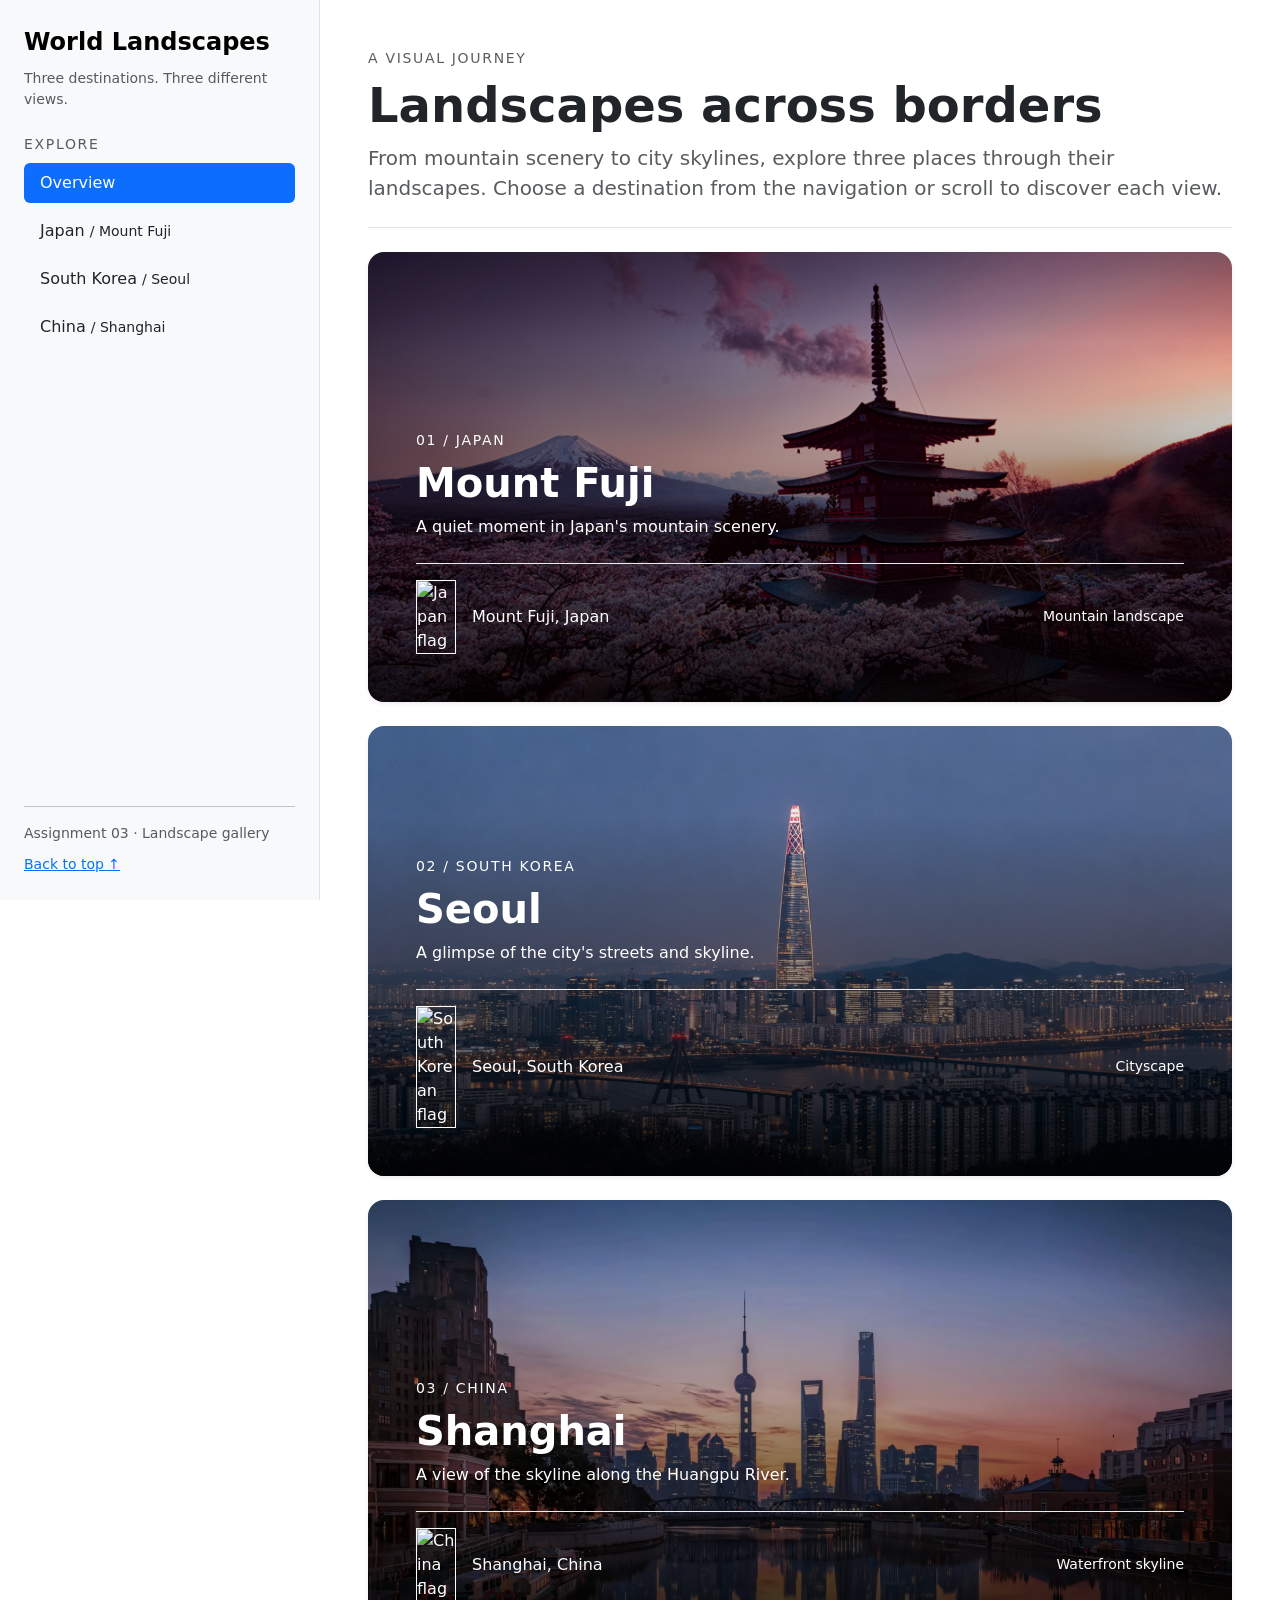
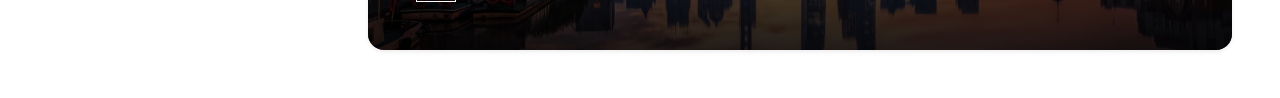
==== index.html @ 403b4a01 "rename" ====
<!DOCTYPE html>
<html lang="en">

<head>
    <meta charset="UTF-8">
    <meta name="viewport" content="width=device-width, initial-scale=1.0">
    <meta name="description" content="Explore landscapes from Mount Fuji, Seoul, and Shanghai.">
    <title>World Landscapes</title>
    <link href="https://cdn.jsdelivr.net/npm/bootstrap@5.3.8/dist/css/bootstrap.min.css" rel="stylesheet">
    <link href="style.css" rel="stylesheet">
</head>

<body data-bs-spy="scroll" data-bs-target="#destination-nav" data-bs-root-margin="0px 0px -40%">
    <a class="visually-hidden-focusable skip-link" href="#main-content">Skip to content</a>

    <div class="container-fluid">
        <div class="row min-vh-100">

            <!-- Sidebar: each link points to a section in the main content. -->
            <aside class="col-12 col-md-3 d-flex flex-column p-4 bg-body-tertiary sidebar">
                <a href="#overview" class="fs-4 fw-semibold link-body-emphasis text-decoration-none">
                    World Landscapes
                </a>
                <p class="text-body-secondary small mt-2 mb-4">Three destinations. Three different views.</p>

                <nav id="destination-nav" aria-label="Destinations">
                    <p class="nav-label text-body-secondary small mb-2">EXPLORE</p>
                    <ul class="nav nav-pills flex-column gap-2">
                        <li class="nav-item">
                            <a href="#overview" class="nav-link">Overview</a>
                        </li>
                        <li class="nav-item">
                            <a href="#japan" class="nav-link">Japan <span class="small">/ Mount Fuji</span></a>
                        </li>
                        <li class="nav-item">
                            <a href="#korea" class="nav-link">South Korea <span class="small">/ Seoul</span></a>
                        </li>
                        <li class="nav-item">
                            <a href="#china" class="nav-link">China <span class="small">/ Shanghai</span></a>
                        </li>
                    </ul>
                </nav>

                <div class="mt-auto pt-4">
                    <hr>
                    <p class="small text-body-secondary mb-2">Assignment 03 · Landscape gallery</p>
                    <a href="#overview" class="small">Back to top ↑</a>
                </div>
            </aside>

            <!-- Main content: keep all three cards in a single column. -->
            <main id="main-content" class="col-12 col-md-9 p-3 p-lg-5" tabindex="-1">
                <header id="overview" class="pb-4 mb-4 border-bottom">
                    <p class="text-body-secondary small nav-label mb-2">A VISUAL JOURNEY</p>
                    <h1 class="display-5 fw-semibold">Landscapes across borders</h1>
                    <p class="lead text-body-secondary mb-0">
                        From mountain scenery to city skylines, explore three places through their landscapes.
                        Choose a destination from the navigation or scroll to discover each view.
                    </p>
                </header>

                <section id="japan" class="card card-cover card-japan text-white border-0 rounded-4 shadow-sm justify-content-end p-4 p-lg-5"
                    aria-labelledby="japan-title">
                    <p class="small nav-label mb-2">01 / JAPAN</p>
                    <h2 id="japan-title" class="display-6 fw-semibold">Mount Fuji</h2>
                    <p class="card-description mb-4">A quiet moment in Japan's mountain scenery.</p>
                    <div class="d-flex align-items-center flex-wrap gap-3 pt-3 border-top border-light-subtle">
                        <img src="https://www.countryflags.com/wp-content/uploads/japan-flag-png-large.png"
                            alt="Japan flag" class="country-flag border border-white" width="40" loading="lazy">
                        <span>Mount Fuji, Japan</span>
                        <span class="small ms-sm-auto">Mountain landscape</span>
                    </div>
                </section>

                <section id="korea" class="card card-cover card-korea text-white border-0 rounded-4 shadow-sm justify-content-end p-4 p-lg-5"
                    aria-labelledby="korea-title">
                    <p class="small nav-label mb-2">02 / SOUTH KOREA</p>
                    <h2 id="korea-title" class="display-6 fw-semibold">Seoul</h2>
                    <p class="card-description mb-4">A glimpse of the city's streets and skyline.</p>
                    <div class="d-flex align-items-center flex-wrap gap-3 pt-3 border-top border-light-subtle">
                        <img src="https://www.countryflags.com/wp-content/uploads/south-korea-flag-png-large.png"
                            alt="South Korean flag" class="country-flag border border-white" width="40" loading="lazy">
                        <span>Seoul, South Korea</span>
                        <span class="small ms-sm-auto">Cityscape</span>
                    </div>
                </section>

                <section id="china" class="card card-cover card-china text-white border-0 rounded-4 shadow-sm justify-content-end p-4 p-lg-5"
                    aria-labelledby="china-title">
                    <p class="small nav-label mb-2">03 / CHINA</p>
                    <h2 id="china-title" class="display-6 fw-semibold">Shanghai</h2>
                    <p class="card-description mb-4">A view of the skyline along the Huangpu River.</p>
                    <div class="d-flex align-items-center flex-wrap gap-3 pt-3 border-top border-light-subtle">
                        <img src="https://www.countryflags.com/wp-content/uploads/china-flag-png-large.png"
                            alt="China flag" class="country-flag border border-white" width="40" loading="lazy">
                        <span>Shanghai, China</span>
                        <span class="small ms-sm-auto">Waterfront skyline</span>
                    </div>
                </section>
            </main>
        </div>
    </div>

    <!-- Scrollspy uses the body attributes and navigation links above. -->
    <script src="https://cdn.jsdelivr.net/npm/bootstrap@5.3.8/dist/js/bootstrap.bundle.min.js"></script>
</body>

</html>
---- style.css ----
/* Page and navigation */
body {
    position: relative;
}

.sidebar {
    border-bottom: 1px solid var(--bs-border-color);
}

.sidebar .nav-link {
    color: var(--bs-body-color);
}

.sidebar .nav-link:hover:not(.active) {
    background-color: var(--bs-secondary-bg);
}

.sidebar .nav-link.active {
    color: #fff;
}

.nav-label {
    letter-spacing: 0.12em;
}

.skip-link {
    position: absolute;
    top: 0;
    left: 0;
    z-index: 1100;
    padding: 0.75rem 1rem;
    background: #fff;
    color: #212529;
}

/* Desktop sidebar stays visible while the page scrolls. */
@media (min-width: 768px) {
    .sidebar {
        position: sticky;
        top: 0;
        height: 100vh;
        align-self: flex-start;
        overflow-y: auto;
        border-bottom: 0;
        border-right: 1px solid var(--bs-border-color);
    }
}

/* Destination cards: preserve image proportions and add a readable overlay. */
.card-cover {
    position: relative;
    isolation: isolate;
    overflow: hidden;
    min-height: 450px;
    background-color: #243442;
    background-size: cover;
    background-position: center;
    background-repeat: no-repeat;
    scroll-margin-top: 1.5rem;
}

.card-cover::before {
    content: "";
    position: absolute;
    inset: 0;
    background: linear-gradient(to bottom, rgb(0 0 0 / 5%) 20%, rgb(0 0 0 / 85%) 100%);
    pointer-events: none;
}

.card-cover > * {
    position: relative;
    z-index: 1;
}

.card-cover + .card-cover {
    margin-top: 1.5rem;
}

.card-description {
    max-width: 38rem;
}

.card-japan {
    background-image: url("japan.jpg");
}

.card-korea {
    background-image: url("soul.jpg");
}

.card-china {
    background-image: url("shanghai.jpg");
}

.country-flag {
    display: block;
    width: 40px;
    height: auto;
    flex-shrink: 0;
}

#overview {
    scroll-margin-top: 1.5rem;
}

/* Respect the visitor's motion preference. */
@media (prefers-reduced-motion: no-preference) {
    html {
        scroll-behavior: smooth;
    }
}

@media (prefers-reduced-motion: reduce) {
    html {
        scroll-behavior: auto;
    }
}
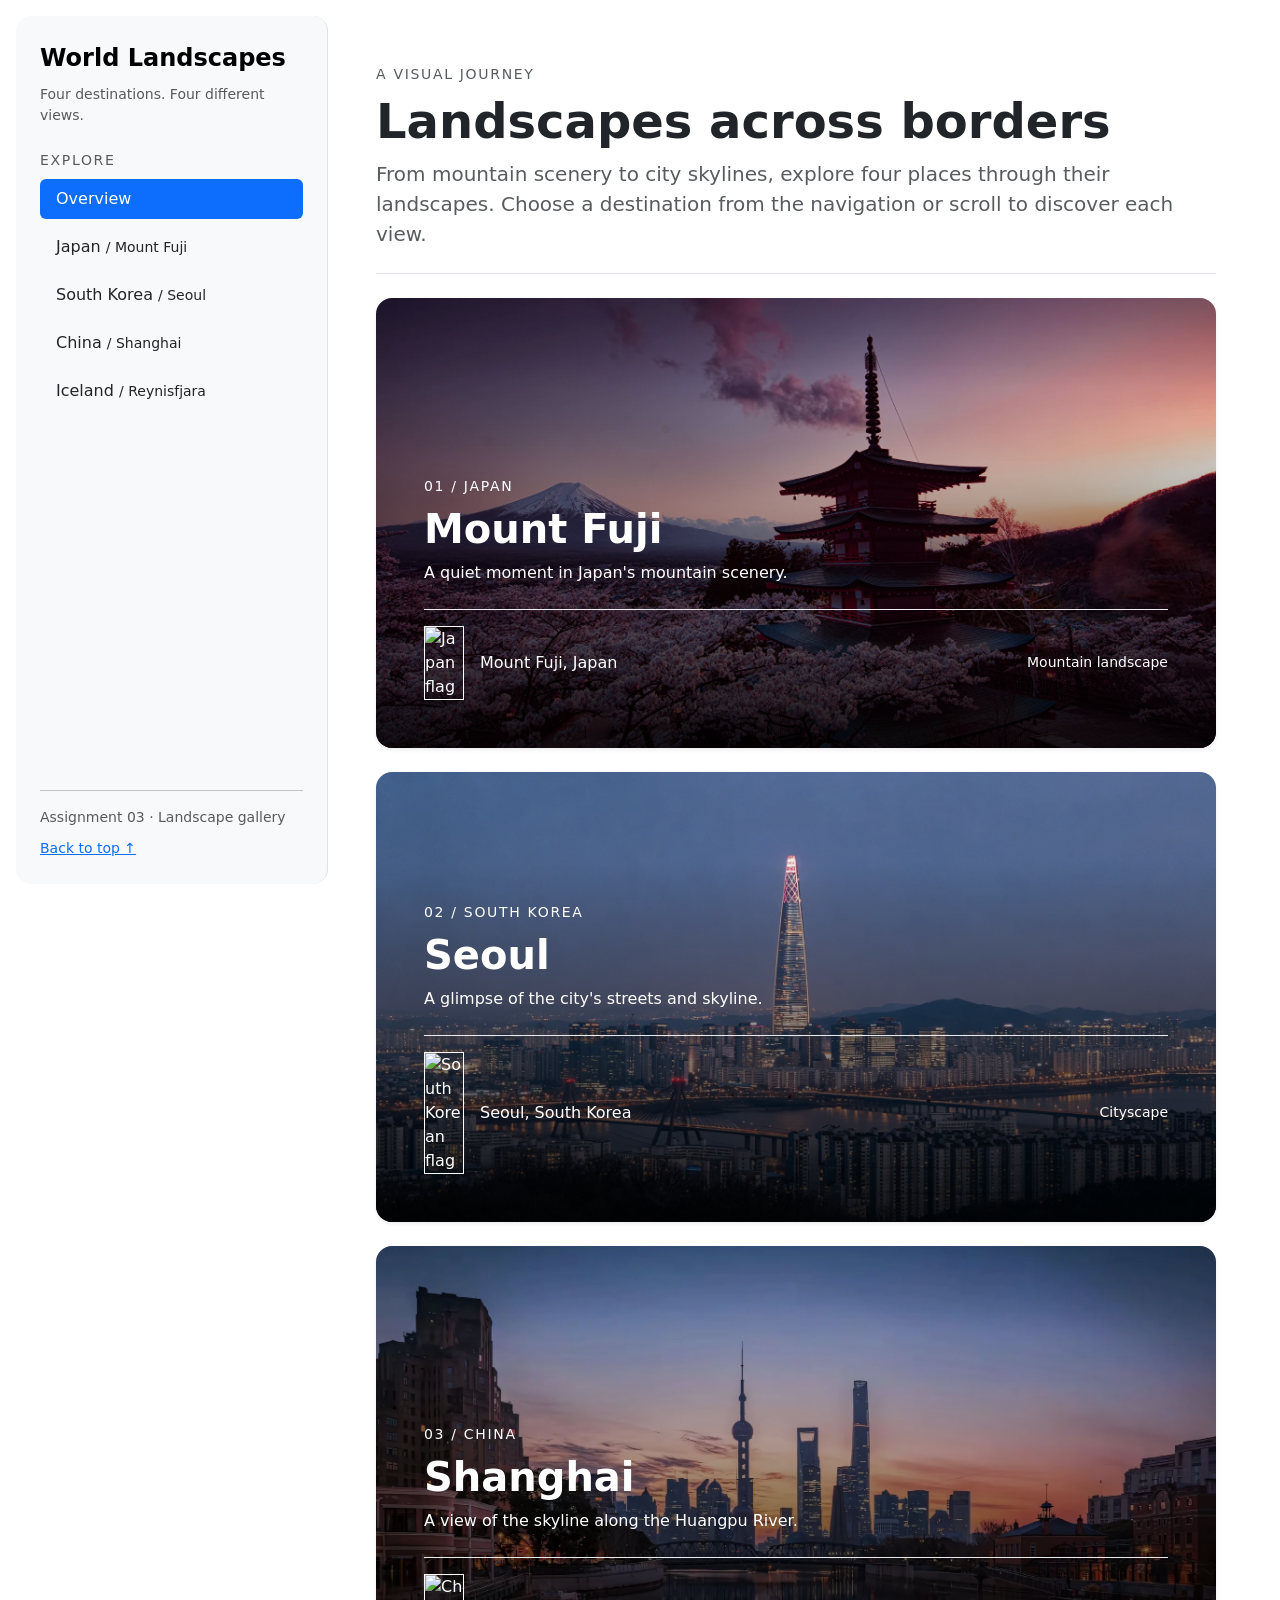
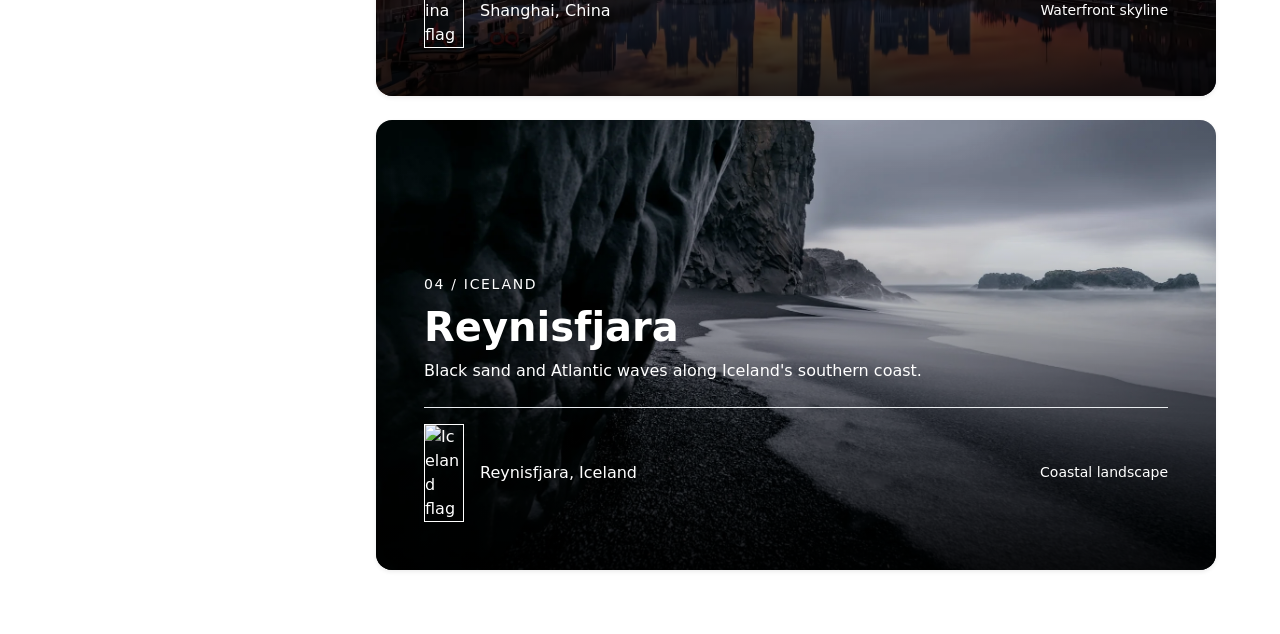
==== commit 7a2beb4a: "change pics form" ====
--- a/index.html
+++ b/index.html
@@ -4,7 +4,7 @@
 <head>
     <meta charset="UTF-8">
     <meta name="viewport" content="width=device-width, initial-scale=1.0">
-    <meta name="description" content="Explore landscapes from Mount Fuji, Seoul, and Shanghai.">
+    <meta name="description" content="Explore landscapes from Mount Fuji, Seoul, Shanghai, and Reynisfjara.">
     <title>World Landscapes</title>
     <link href="https://cdn.jsdelivr.net/npm/bootstrap@5.3.8/dist/css/bootstrap.min.css" rel="stylesheet">
     <link href="style.css" rel="stylesheet">
@@ -13,30 +13,32 @@
 <body data-bs-spy="scroll" data-bs-target="#destination-nav" data-bs-root-margin="0px 0px -40%">
     <a class="visually-hidden-focusable skip-link" href="#main-content">Skip to content</a>
 
-    <div class="container-fluid">
-        <div class="row min-vh-100">
+    <div class="container-fluid p-3">
+        <div class="row g-0">
 
-            <!-- Sidebar: each link points to a section in the main content. -->
             <aside class="col-12 col-md-3 d-flex flex-column p-4 bg-body-tertiary sidebar">
                 <a href="#overview" class="fs-4 fw-semibold link-body-emphasis text-decoration-none">
                     World Landscapes
                 </a>
-                <p class="text-body-secondary small mt-2 mb-4">Three destinations. Three different views.</p>
+                <p class="text-body-secondary small mt-2 mb-4">Four destinations. Four different views.</p>
 
                 <nav id="destination-nav" aria-label="Destinations">
                     <p class="nav-label text-body-secondary small mb-2">EXPLORE</p>
-                    <ul class="nav nav-pills flex-column gap-2">
+                    <ul class="nav nav-pills flex-row flex-md-column gap-2">
                         <li class="nav-item">
                             <a href="#overview" class="nav-link">Overview</a>
                         </li>
                         <li class="nav-item">
-                            <a href="#japan" class="nav-link">Japan <span class="small">/ Mount Fuji</span></a>
+                            <a href="#japan" class="nav-link">Japan <span class="small d-none d-md-inline">/ Mount Fuji</span></a>
                         </li>
                         <li class="nav-item">
-                            <a href="#korea" class="nav-link">South Korea <span class="small">/ Seoul</span></a>
+                            <a href="#korea" class="nav-link">South Korea <span class="small d-none d-md-inline">/ Seoul</span></a>
                         </li>
                         <li class="nav-item">
-                            <a href="#china" class="nav-link">China <span class="small">/ Shanghai</span></a>
+                            <a href="#china" class="nav-link">China <span class="small d-none d-md-inline">/ Shanghai</span></a>
+                        </li>
+                        <li class="nav-item">
+                            <a href="#iceland" class="nav-link">Iceland <span class="small d-none d-md-inline">/ Reynisfjara</span></a>
                         </li>
                     </ul>
                 </nav>
@@ -48,13 +50,12 @@
                 </div>
             </aside>
 
-            <!-- Main content: keep all three cards in a single column. -->
             <main id="main-content" class="col-12 col-md-9 p-3 p-lg-5" tabindex="-1">
                 <header id="overview" class="pb-4 mb-4 border-bottom">
                     <p class="text-body-secondary small nav-label mb-2">A VISUAL JOURNEY</p>
                     <h1 class="display-5 fw-semibold">Landscapes across borders</h1>
                     <p class="lead text-body-secondary mb-0">
-                        From mountain scenery to city skylines, explore three places through their landscapes.
+                        From mountain scenery to city skylines, explore four places through their landscapes.
                         Choose a destination from the navigation or scroll to discover each view.
                     </p>
                 </header>
@@ -97,11 +98,23 @@
                         <span class="small ms-sm-auto">Waterfront skyline</span>
                     </div>
                 </section>
+
+                <section id="iceland" class="card card-cover card-iceland text-white border-0 rounded-4 shadow-sm justify-content-end p-4 p-lg-5"
+                    aria-labelledby="iceland-title">
+                    <p class="small nav-label mb-2">04 / ICELAND</p>
+                    <h2 id="iceland-title" class="display-6 fw-semibold">Reynisfjara</h2>
+                    <p class="card-description mb-4">Black sand and Atlantic waves along Iceland's southern coast.</p>
+                    <div class="d-flex align-items-center flex-wrap gap-3 pt-3 border-top border-light-subtle">
+                        <img src="https://www.countryflags.com/wp-content/uploads/iceland-flag-png-large.png" alt="Iceland flag"
+                            class="country-flag border border-white" width="40" loading="lazy">
+                        <span>Reynisfjara, Iceland</span>
+                        <span class="small ms-sm-auto">Coastal landscape</span>
+                    </div>
+                </section>
             </main>
         </div>
     </div>
 
-    <!-- Scrollspy uses the body attributes and navigation links above. -->
     <script src="https://cdn.jsdelivr.net/npm/bootstrap@5.3.8/dist/js/bootstrap.bundle.min.js"></script>
 </body>
 
--- a/style.css
+++ b/style.css
@@ -1,10 +1,10 @@
-/* Page and navigation */
 body {
     position: relative;
 }
 
 .sidebar {
     border-bottom: 1px solid var(--bs-border-color);
+    border-radius: 15px;
 }
 
 .sidebar .nav-link {
@@ -37,8 +37,8 @@
 @media (min-width: 768px) {
     .sidebar {
         position: sticky;
-        top: 0;
-        height: 100vh;
+        top: 1rem;
+        height: calc(100vh - 2rem);
         align-self: flex-start;
         overflow-y: auto;
         border-bottom: 0;
@@ -81,15 +81,19 @@
 }
 
 .card-japan {
-    background-image: url("japan.jpg");
+    background-image: url("japan.webp");
 }
 
 .card-korea {
-    background-image: url("soul.jpg");
+    background-image: url("soul.webp");
 }
 
 .card-china {
-    background-image: url("shanghai.jpg");
+    background-image: url("shanghai.webp");
+}
+
+.card-iceland {
+    background-image: url("reynisfjara.webp");
 }
 
 .country-flag {
@@ -103,7 +107,6 @@
     scroll-margin-top: 1.5rem;
 }
 
-/* Respect the visitor's motion preference. */
 @media (prefers-reduced-motion: no-preference) {
     html {
         scroll-behavior: smooth;
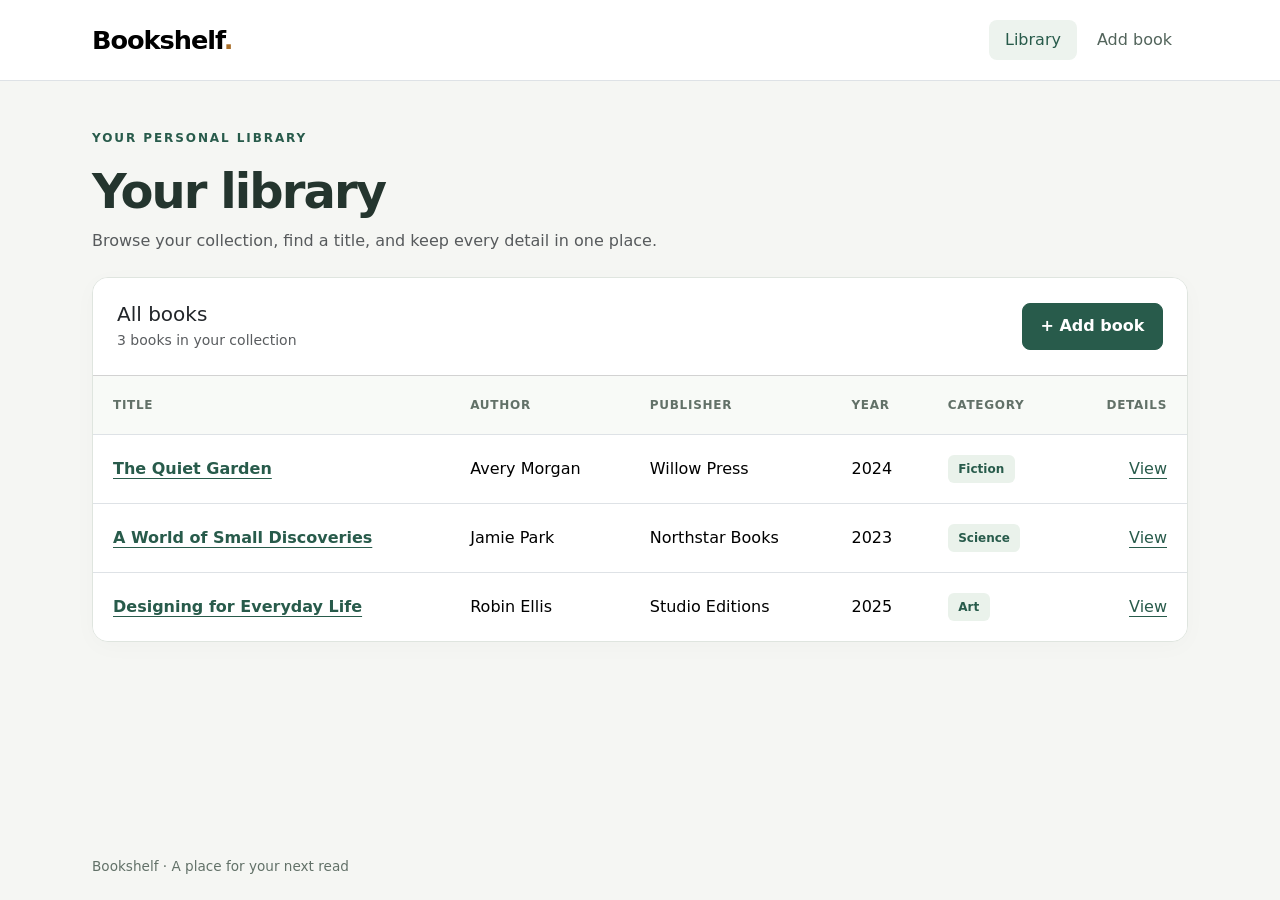
==== commit 6c6b3f74: "CRUD" ====
--- a/index.html
+++ b/index.html
@@ -1,121 +1,64 @@
 <!DOCTYPE html>
 <html lang="en">
-
 <head>
     <meta charset="UTF-8">
     <meta name="viewport" content="width=device-width, initial-scale=1.0">
-    <meta name="description" content="Explore landscapes from Mount Fuji, Seoul, Shanghai, and Reynisfjara.">
-    <title>World Landscapes</title>
+    <title>Your library | Bookshelf</title>
     <link href="https://cdn.jsdelivr.net/npm/bootstrap@5.3.8/dist/css/bootstrap.min.css" rel="stylesheet">
-    <link href="style.css" rel="stylesheet">
+
+    <link href="./my.css" rel="stylesheet">
+    <script src="./app.js" defer></script>
 </head>
+<body data-page="index">
+    <a class="visually-hidden-focusable skip-link" href="#main-content">Skip to content</a>
+    <nav class="navbar bg-white border-bottom" aria-label="Main navigation">
+        <div class="container page-width d-flex flex-wrap gap-2">
+            <a class="navbar-brand fw-bold" href="./index.html">Bookshelf<span class="brand-dot">.</span></a>
+            <div class="nav gap-1">
+                <a class="nav-link active" href="./index.html" aria-current="page">Library</a>
+                <a class="nav-link " href="./add.html" >Add book</a>
+            </div>
+        </div>
+    </nav>
+    <main id="main-content" class="container page-width py-4 py-md-5" tabindex="-1">
+        <header class="page-header mb-4">
+            <p class="eyebrow">YOUR PERSONAL LIBRARY</p>
+            <h1>Your library</h1>
+            <p class="text-body-secondary mb-0">Browse your collection, find a title, and keep every detail in one place.</p>
+        </header>
+        <div id="page-error" class="alert alert-danger" role="alert" hidden></div>
+        <noscript><p class="alert alert-warning">Please enable JavaScript to use this library.</p></noscript>
+        <section class="card" aria-labelledby="collection-heading">
+            <header class="card-header bg-white d-flex flex-wrap justify-content-between align-items-center gap-3 p-4">
+                <div>
+                    <h2 id="collection-heading" class="h5 mb-1">All books</h2>
+                    <p id="book-count" class="small text-body-secondary mb-0" aria-live="polite"></p>
+                </div>
+                <a href="./add.html" class="btn btn-primary">+ Add book</a>
+            </header>
 
-<body data-bs-spy="scroll" data-bs-target="#destination-nav" data-bs-root-margin="0px 0px -40%">
-    <a class="visually-hidden-focusable skip-link" href="#main-content">Skip to content</a>
-
-    <div class="container-fluid p-3">
-        <div class="row g-0">
-
-            <aside class="col-12 col-md-3 d-flex flex-column p-4 bg-body-tertiary sidebar">
-                <a href="#overview" class="fs-4 fw-semibold link-body-emphasis text-decoration-none">
-                    World Landscapes
-                </a>
-                <p class="text-body-secondary small mt-2 mb-4">Four destinations. Four different views.</p>
-
-                <nav id="destination-nav" aria-label="Destinations">
-                    <p class="nav-label text-body-secondary small mb-2">EXPLORE</p>
-                    <ul class="nav nav-pills flex-row flex-md-column gap-2">
-                        <li class="nav-item">
-                            <a href="#overview" class="nav-link">Overview</a>
-                        </li>
-                        <li class="nav-item">
-                            <a href="#japan" class="nav-link">Japan <span class="small d-none d-md-inline">/ Mount Fuji</span></a>
-                        </li>
-                        <li class="nav-item">
-                            <a href="#korea" class="nav-link">South Korea <span class="small d-none d-md-inline">/ Seoul</span></a>
-                        </li>
-                        <li class="nav-item">
-                            <a href="#china" class="nav-link">China <span class="small d-none d-md-inline">/ Shanghai</span></a>
-                        </li>
-                        <li class="nav-item">
-                            <a href="#iceland" class="nav-link">Iceland <span class="small d-none d-md-inline">/ Reynisfjara</span></a>
-                        </li>
-                    </ul>
-                </nav>
-
-                <div class="mt-auto pt-4">
-                    <hr>
-                    <p class="small text-body-secondary mb-2">Assignment 03 · Landscape gallery</p>
-                    <a href="#overview" class="small">Back to top ↑</a>
-                </div>
-            </aside>
-
-            <main id="main-content" class="col-12 col-md-9 p-3 p-lg-5" tabindex="-1">
-                <header id="overview" class="pb-4 mb-4 border-bottom">
-                    <p class="text-body-secondary small nav-label mb-2">A VISUAL JOURNEY</p>
-                    <h1 class="display-5 fw-semibold">Landscapes across borders</h1>
-                    <p class="lead text-body-secondary mb-0">
-                        From mountain scenery to city skylines, explore four places through their landscapes.
-                        Choose a destination from the navigation or scroll to discover each view.
-                    </p>
-                </header>
-
-                <section id="japan" class="card card-cover card-japan text-white border-0 rounded-4 shadow-sm justify-content-end p-4 p-lg-5"
-                    aria-labelledby="japan-title">
-                    <p class="small nav-label mb-2">01 / JAPAN</p>
-                    <h2 id="japan-title" class="display-6 fw-semibold">Mount Fuji</h2>
-                    <p class="card-description mb-4">A quiet moment in Japan's mountain scenery.</p>
-                    <div class="d-flex align-items-center flex-wrap gap-3 pt-3 border-top border-light-subtle">
-                        <img src="https://www.countryflags.com/wp-content/uploads/japan-flag-png-large.png"
-                            alt="Japan flag" class="country-flag border border-white" width="40" loading="lazy">
-                        <span>Mount Fuji, Japan</span>
-                        <span class="small ms-sm-auto">Mountain landscape</span>
-                    </div>
-                </section>
-
-                <section id="korea" class="card card-cover card-korea text-white border-0 rounded-4 shadow-sm justify-content-end p-4 p-lg-5"
-                    aria-labelledby="korea-title">
-                    <p class="small nav-label mb-2">02 / SOUTH KOREA</p>
-                    <h2 id="korea-title" class="display-6 fw-semibold">Seoul</h2>
-                    <p class="card-description mb-4">A glimpse of the city's streets and skyline.</p>
-                    <div class="d-flex align-items-center flex-wrap gap-3 pt-3 border-top border-light-subtle">
-                        <img src="https://www.countryflags.com/wp-content/uploads/south-korea-flag-png-large.png"
-                            alt="South Korean flag" class="country-flag border border-white" width="40" loading="lazy">
-                        <span>Seoul, South Korea</span>
-                        <span class="small ms-sm-auto">Cityscape</span>
-                    </div>
-                </section>
-
-                <section id="china" class="card card-cover card-china text-white border-0 rounded-4 shadow-sm justify-content-end p-4 p-lg-5"
-                    aria-labelledby="china-title">
-                    <p class="small nav-label mb-2">03 / CHINA</p>
-                    <h2 id="china-title" class="display-6 fw-semibold">Shanghai</h2>
-                    <p class="card-description mb-4">A view of the skyline along the Huangpu River.</p>
-                    <div class="d-flex align-items-center flex-wrap gap-3 pt-3 border-top border-light-subtle">
-                        <img src="https://www.countryflags.com/wp-content/uploads/china-flag-png-large.png"
-                            alt="China flag" class="country-flag border border-white" width="40" loading="lazy">
-                        <span>Shanghai, China</span>
-                        <span class="small ms-sm-auto">Waterfront skyline</span>
-                    </div>
-                </section>
-
-                <section id="iceland" class="card card-cover card-iceland text-white border-0 rounded-4 shadow-sm justify-content-end p-4 p-lg-5"
-                    aria-labelledby="iceland-title">
-                    <p class="small nav-label mb-2">04 / ICELAND</p>
-                    <h2 id="iceland-title" class="display-6 fw-semibold">Reynisfjara</h2>
-                    <p class="card-description mb-4">Black sand and Atlantic waves along Iceland's southern coast.</p>
-                    <div class="d-flex align-items-center flex-wrap gap-3 pt-3 border-top border-light-subtle">
-                        <img src="https://www.countryflags.com/wp-content/uploads/iceland-flag-png-large.png" alt="Iceland flag"
-                            class="country-flag border border-white" width="40" loading="lazy">
-                        <span>Reynisfjara, Iceland</span>
-                        <span class="small ms-sm-auto">Coastal landscape</span>
-                    </div>
-                </section>
-            </main>
-        </div>
-    </div>
-
-    <script src="https://cdn.jsdelivr.net/npm/bootstrap@5.3.8/dist/js/bootstrap.bundle.min.js"></script>
+            <div class="table-responsive">
+                <table class="table table-hover align-middle mb-0">
+                    <caption class="visually-hidden">Books in your library. Select a title to see all details.</caption>
+                    <thead><tr>
+                        <th scope="col">Title</th>
+                        <th scope="col">Author</th>
+                        <th scope="col">Publisher</th>
+                        <th scope="col">Year</th>
+                        <th scope="col">Category</th>
+                        <th scope="col" class="text-end">Details</th>
+                    </tr></thead>
+                    
+                    <tbody id="book-list"></tbody>
+                </table>
+            </div>
+            <p id="empty-state" class="text-center text-body-secondary p-5 mb-0" hidden>
+                No books yet. Select Add book to start your collection.
+            </p>
+        </section>
+    </main>
+    <footer class="container page-width site-footer">
+        <span>Bookshelf · A place for your next read</span>
+    </footer>
 </body>
-
 </html>
--- a/my.css
+++ b/my.css
@@ -0,0 +1,173 @@
+:root {
+    --accent: #285b4b;
+    --accent-dark: #194333;
+}
+
+body {
+    background: #f5f6f3;
+    color: #24352e;
+    min-height: 100vh;
+    display: flex;
+    flex-direction: column;
+}
+
+main {
+    flex: 1;
+}
+
+.page-width {
+    max-width: 1120px;
+}
+
+.navbar {
+    padding-block: 1rem;
+}
+
+.navbar-brand {
+    letter-spacing: -.04em;
+    font-size: 1.6rem;
+}
+
+.brand-dot {
+    color: #a96d28;
+}
+
+.nav-link {
+    color: #52645b;
+    border-radius: .5rem;
+}
+
+.nav-link:hover,
+.nav-link.active {
+    color: var(--accent);
+    background: #edf3ee;
+}
+
+.eyebrow {
+    font-size: .75rem;
+    font-weight: 700;
+    letter-spacing: .16em;
+    color: var(--accent);
+}
+
+h1 {
+    font-size: clamp(2rem, 5vw, 3rem);
+    font-weight: 700;
+    letter-spacing: -.04em;
+}
+
+.card {
+    border: 1px solid #dfe5df;
+    border-radius: 1rem;
+    overflow: hidden;
+    box-shadow: 0 5px 24px #24352e06;
+}
+
+.form-panel,
+.detail-panel {
+    max-width: 880px;
+}
+
+.btn {
+    padding: .65rem 1.1rem;
+    border-radius: .5rem;
+    font-weight: 600;
+}
+
+.btn-primary {
+    --bs-btn-bg: var(--accent);
+    --bs-btn-border-color: var(--accent);
+    --bs-btn-hover-bg: var(--accent-dark);
+    --bs-btn-hover-border-color: var(--accent-dark);
+    --bs-btn-active-bg: var(--accent-dark);
+    --bs-btn-active-border-color: var(--accent-dark);
+    --bs-btn-focus-shadow-rgb: 40, 91, 75;
+}
+
+.form-label {
+    font-weight: 600;
+}
+
+.form-control,
+.form-select {
+    padding: .75rem;
+    border-radius: .5rem;
+}
+
+.form-control:focus,
+.form-select:focus {
+    border-color: #4d7e6c;
+    box-shadow: 0 0 0 .2rem #285b4b20;
+}
+
+.table {
+    min-width: 800px;
+}
+
+.table th,
+.table td {
+    padding: 1.25rem;
+}
+
+.table thead th {
+    background: #f8faf7;
+    color: #627168;
+    font-size: .75rem;
+    text-transform: uppercase;
+    letter-spacing: .06em;
+}
+
+.table tbody th {
+    min-width: 200px;
+}
+
+.table a {
+    color: var(--accent);
+    text-underline-offset: 4px;
+}
+
+.category-badge {
+    color: #285b4b;
+    background: #eaf2eb;
+    padding: .5rem .65rem;
+}
+
+dt,
+dd {
+    padding-block: .7rem;
+    border-bottom: 1px solid #edf0ec;
+    overflow-wrap: anywhere;
+}
+
+dt {
+    color: #627168;
+    font-weight: 500;
+}
+
+dd {
+    margin-bottom: 0;
+}
+
+.site-footer {
+    padding-block: 1.5rem;
+    color: #627168;
+    font-size: .85rem;
+}
+
+.skip-link {
+    position: absolute;
+    z-index: 1100;
+    padding: 1rem;
+    background: white;
+}
+
+@media (max-width: 575.98px) {
+    .page-header p {
+        max-width: 32rem;
+    }
+
+    .table th,
+    .table td {
+        padding: 1rem;
+    }
+}
